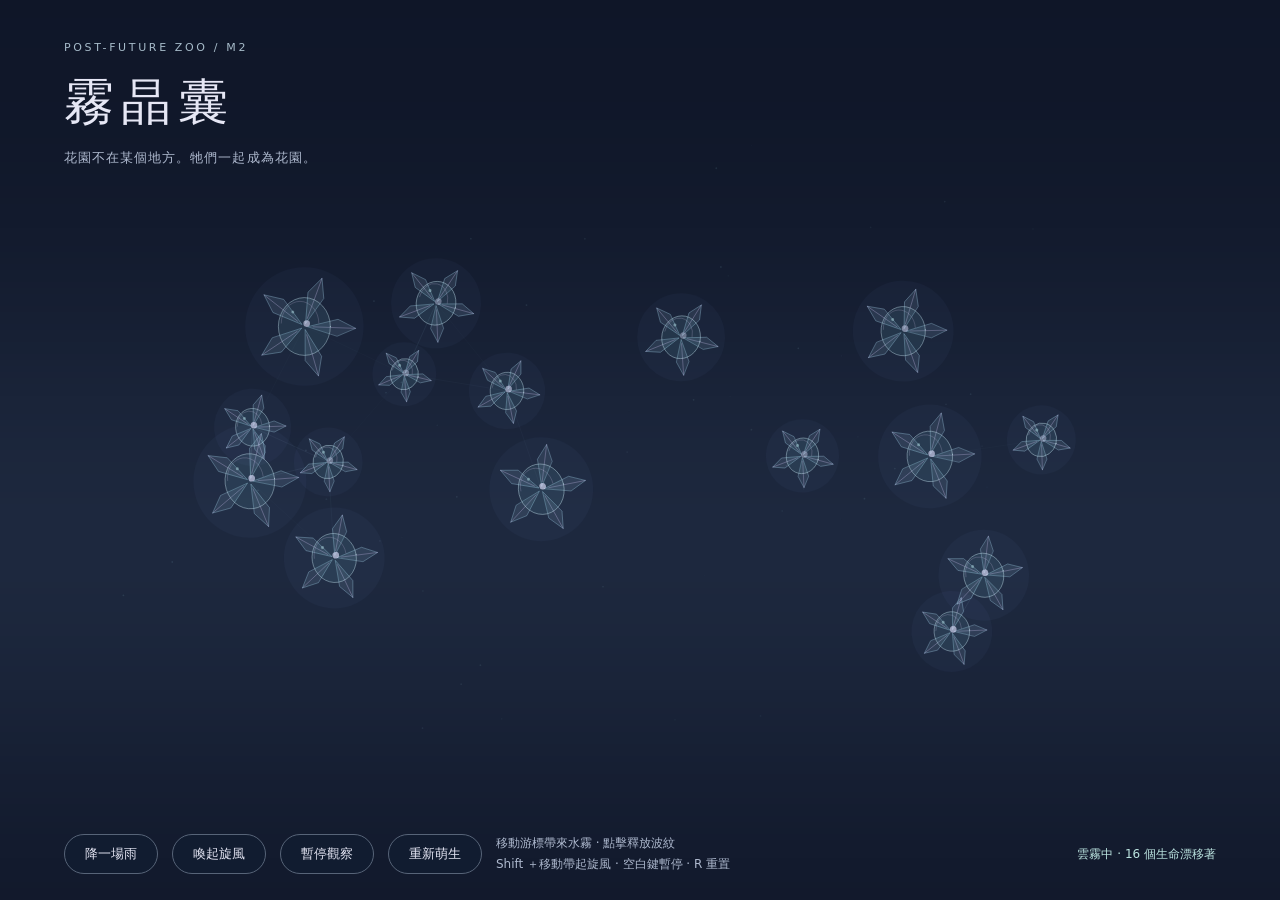
==== m2-species/index.html @ cb531037 "Build M2 mist crystal creatures and interactive prototype" ====
<!doctype html>
<html lang="zh-TW">
<head>
  <meta charset="utf-8">
  <meta name="viewport" content="width=device-width, initial-scale=1">
  <title>霧晶囊 · 會下雨的漂浮花園</title>
  <script src="lib/p5.min.js"></script>
  <style>
    *{box-sizing:border-box}body{margin:0;background:#090f20;color:#e6e7f5;font-family:system-ui,'PingFang TC',sans-serif}header{position:absolute;left:5vw;top:4vh;pointer-events:none;z-index:1}small{letter-spacing:.24em;color:#a6bbc9;font-size:11px}h1{font-size:clamp(28px,4vw,50px);font-weight:300;letter-spacing:.14em;margin:14px 0 8px}header p{color:#aeb9ce;font-size:13px;letter-spacing:.08em}main{height:100svh;min-height:540px}canvas{display:block;touch-action:none}footer{position:absolute;bottom:24px;left:5vw;right:5vw;display:flex;align-items:center;gap:14px;flex-wrap:wrap;z-index:2;font-size:12px;color:#aeb9ce}button{border:1px solid #576478;background:#111d31cc;color:#e6e7f5;border-radius:24px;padding:10px 20px;cursor:pointer}button:hover,button:focus-visible{background:#30435b}#status{margin-left:auto;color:#bce5e1}.hint{max-width:520px;line-height:1.8}@media(max-width:650px){header{top:20px}footer{bottom:16px;gap:8px}.hint{font-size:11px}#status{margin-left:0;width:100%}}
  </style>
</head>
<body>
  <header><small>POST-FUTURE ZOO / M2</small><h1>霧晶囊</h1><p>花園不在某個地方。牠們一起成為花園。</p></header>
  <main id="garden" aria-label="透明膜囊與結晶花瓣形成的漂浮生命"></main>
  <footer>
    <button id="rain" type="button">降一場雨</button><button id="vortex" type="button" aria-pressed="false">喚起旋風</button><button id="pause" type="button">暫停觀察</button><button id="reset" type="button">重新萌生</button>
    <span class="hint">移動游標帶來水霧 · 點擊釋放波紋<br>Shift ＋移動帶起旋風 · 空白鍵暫停 · R 重置</span><span id="status" aria-live="polite">花園正在甦醒</span>
  </footer>
  <script src="sketch.js"></script>
</body>
</html>
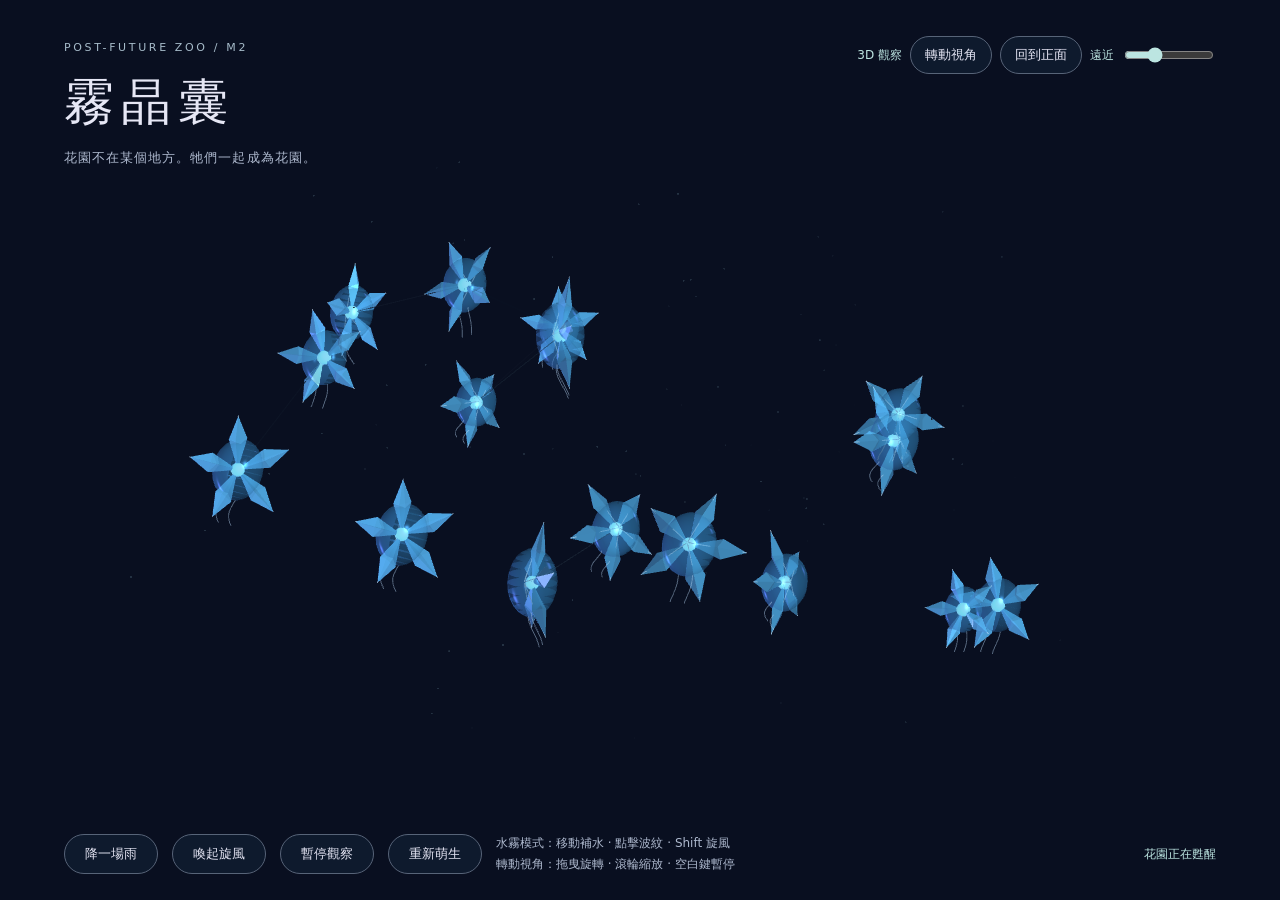
==== commit 12ad2270: "Convert M2 creatures to interactive p5.js 3D and prepare Pages" ====
--- a/m2-species/index.html
+++ b/m2-species/index.html
@@ -7,14 +7,16 @@
   <script src="lib/p5.min.js"></script>
   <style>
     *{box-sizing:border-box}body{margin:0;background:#090f20;color:#e6e7f5;font-family:system-ui,'PingFang TC',sans-serif}header{position:absolute;left:5vw;top:4vh;pointer-events:none;z-index:1}small{letter-spacing:.24em;color:#a6bbc9;font-size:11px}h1{font-size:clamp(28px,4vw,50px);font-weight:300;letter-spacing:.14em;margin:14px 0 8px}header p{color:#aeb9ce;font-size:13px;letter-spacing:.08em}main{height:100svh;min-height:540px}canvas{display:block;touch-action:none}footer{position:absolute;bottom:24px;left:5vw;right:5vw;display:flex;align-items:center;gap:14px;flex-wrap:wrap;z-index:2;font-size:12px;color:#aeb9ce}button{border:1px solid #576478;background:#111d31cc;color:#e6e7f5;border-radius:24px;padding:10px 20px;cursor:pointer}button:hover,button:focus-visible{background:#30435b}#status{margin-left:auto;color:#bce5e1}.hint{max-width:520px;line-height:1.8}@media(max-width:650px){header{top:20px}footer{bottom:16px;gap:8px}.hint{font-size:11px}#status{margin-left:0;width:100%}}
+      .view-tools{position:absolute;right:5vw;top:4vh;z-index:3;display:flex;align-items:center;gap:8px;flex-wrap:wrap;max-width:440px;font-size:12px;color:#bce5e1}.view-tools button{padding:9px 14px}.view-tools label{display:flex;align-items:center;gap:8px}.view-tools input{width:90px;accent-color:#bce5e1}button[aria-pressed="true"]{background:#3c5068;border-color:#bce5e1}#garden{background:radial-gradient(ellipse at 50% 65%,#1d3248,#090f20)}@media(max-width:800px){.view-tools{top:125px;left:5vw;right:auto;max-width:90vw}header p{max-width:85vw}.view-tools span{display:none}}
   </style>
 </head>
 <body>
   <header><small>POST-FUTURE ZOO / M2</small><h1>霧晶囊</h1><p>花園不在某個地方。牠們一起成為花園。</p></header>
-  <main id="garden" aria-label="透明膜囊與結晶花瓣形成的漂浮生命"></main>
+  <aside class="view-tools" aria-label="3D 視角控制"><span>3D 觀察</span><button id="view" type="button" aria-pressed="false">轉動視角</button><button id="front" type="button">回到正面</button><label>遠近<input id="zoom" aria-label="觀察遠近" type="range" min="65" max="180" value="100"></label></aside>
+  <main id="garden" aria-label="可旋轉觀察的 3D 透明膜囊與立體晶瓣"></main>
   <footer>
     <button id="rain" type="button">降一場雨</button><button id="vortex" type="button" aria-pressed="false">喚起旋風</button><button id="pause" type="button">暫停觀察</button><button id="reset" type="button">重新萌生</button>
-    <span class="hint">移動游標帶來水霧 · 點擊釋放波紋<br>Shift ＋移動帶起旋風 · 空白鍵暫停 · R 重置</span><span id="status" aria-live="polite">花園正在甦醒</span>
+    <span class="hint">水霧模式：移動補水 · 點擊波紋 · Shift 旋風<br>轉動視角：拖曳旋轉 · 滾輪縮放 · 空白鍵暫停</span><span id="status" aria-live="polite">花園正在甦醒</span>
   </footer>
   <script src="sketch.js"></script>
 </body>
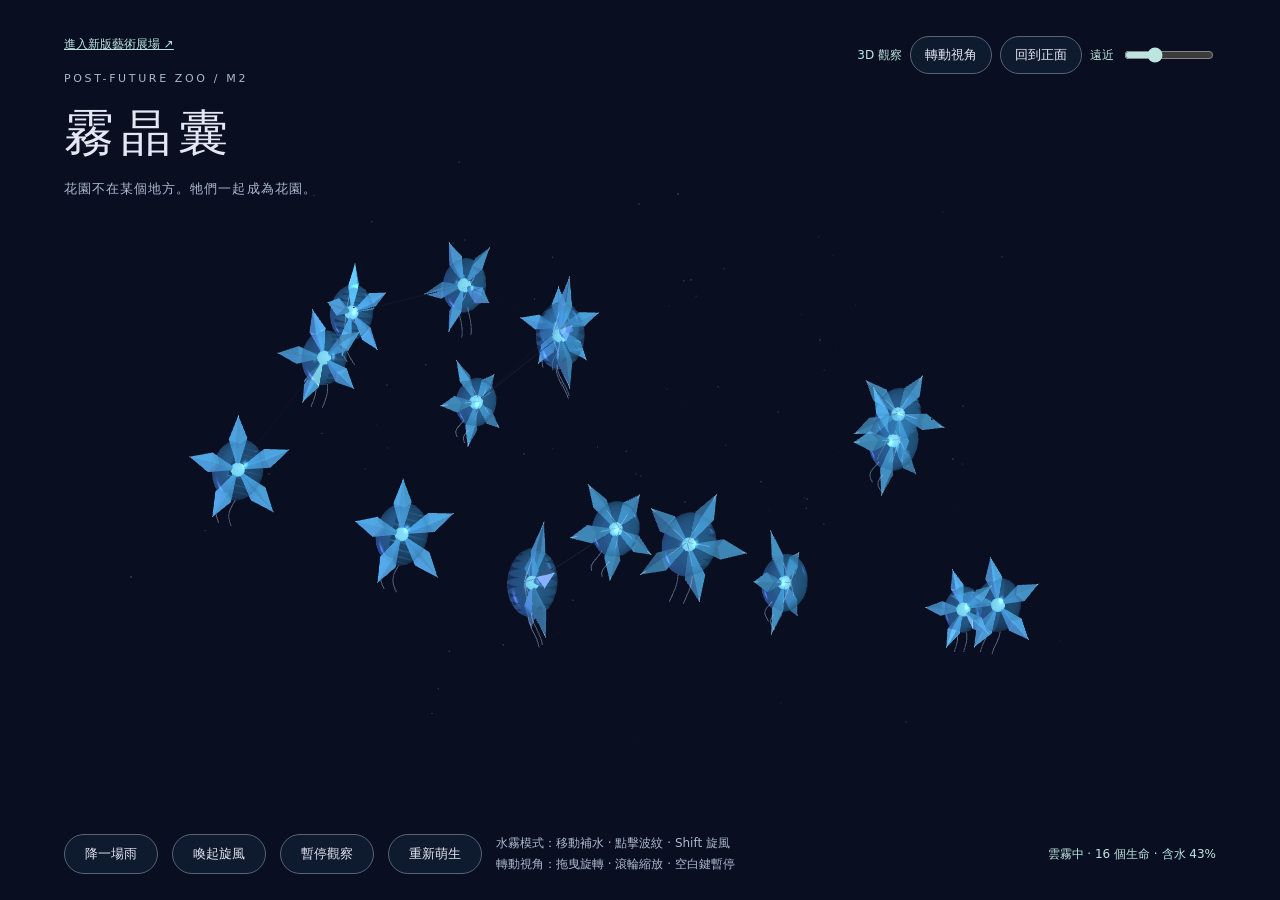
==== commit 53dfd4e6: "Build Rust 3D garden with exhibition UI and M3 design notes" ====
--- a/m2-species/index.html
+++ b/m2-species/index.html
@@ -11,7 +11,7 @@
   </style>
 </head>
 <body>
-  <header><small>POST-FUTURE ZOO / M2</small><h1>霧晶囊</h1><p>花園不在某個地方。牠們一起成為花園。</p></header>
+  <header><a href="../m3-creature/" style="pointer-events:auto;color:#bce5e1;font-size:12px;display:block;margin-bottom:14px">進入新版藝術展場 ↗</a><small>POST-FUTURE ZOO / M2</small><h1>霧晶囊</h1><p>花園不在某個地方。牠們一起成為花園。</p></header>
   <aside class="view-tools" aria-label="3D 視角控制"><span>3D 觀察</span><button id="view" type="button" aria-pressed="false">轉動視角</button><button id="front" type="button">回到正面</button><label>遠近<input id="zoom" aria-label="觀察遠近" type="range" min="65" max="180" value="100"></label></aside>
   <main id="garden" aria-label="可旋轉觀察的 3D 透明膜囊與立體晶瓣"></main>
   <footer>
